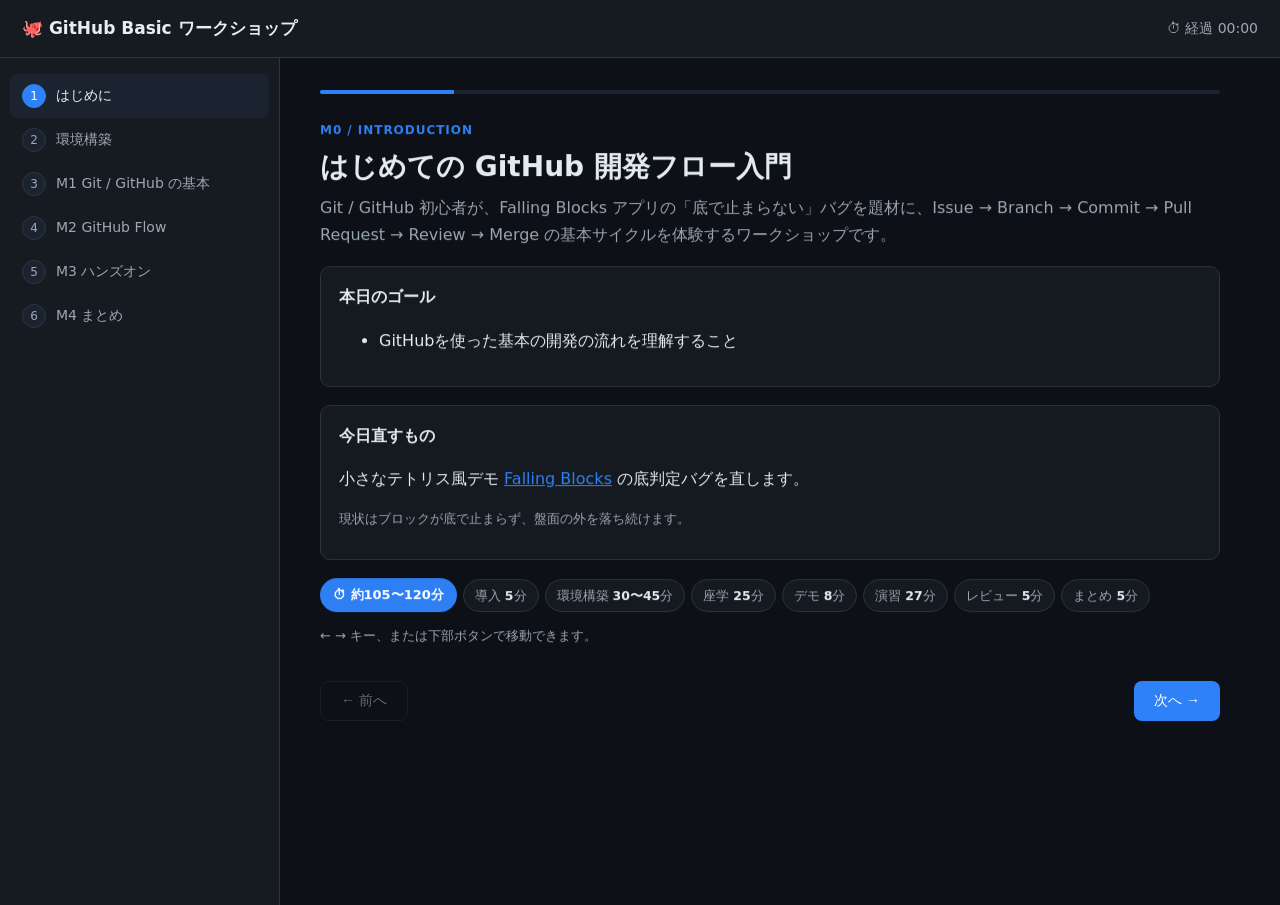
==== index.html @ c8539704 "スライド最終調整とGitHub Pages公開用ルートページを追加 - 環境構築セクション・コピーボタン等スライド最終版を反映 - ルート index.html（handsonへリダイレクト）と .n" ====
<!doctype html>
<html lang="ja">
<head>
<meta charset="utf-8">
<meta name="viewport" content="width=device-width, initial-scale=1">
<title>GitHub Basic ワークショップ</title>
<meta http-equiv="refresh" content="0; url=./handson/index.html">
<link rel="canonical" href="./handson/index.html">
<style>
  body { font-family: system-ui, -apple-system, "Segoe UI", "Hiragino Kaku Gothic ProN", Meiryo, sans-serif;
         background: #0d1117; color: #e6edf3; display: grid; place-items: center; min-height: 100vh; margin: 0; }
  .card { text-align: center; padding: 2rem 2.5rem; }
  h1 { font-size: 1.4rem; margin: 0 0 0.75rem; }
  a { color: #58a6ff; }
</style>
</head>
<body>
  <div class="card">
    <h1>🐙 GitHub Basic ワークショップ</h1>
    <p>ワークショップページへ移動します…</p>
    <p>自動で移動しない場合は <a href="./handson/index.html">こちらをクリック</a> してください。</p>
  </div>
</body>
</html>
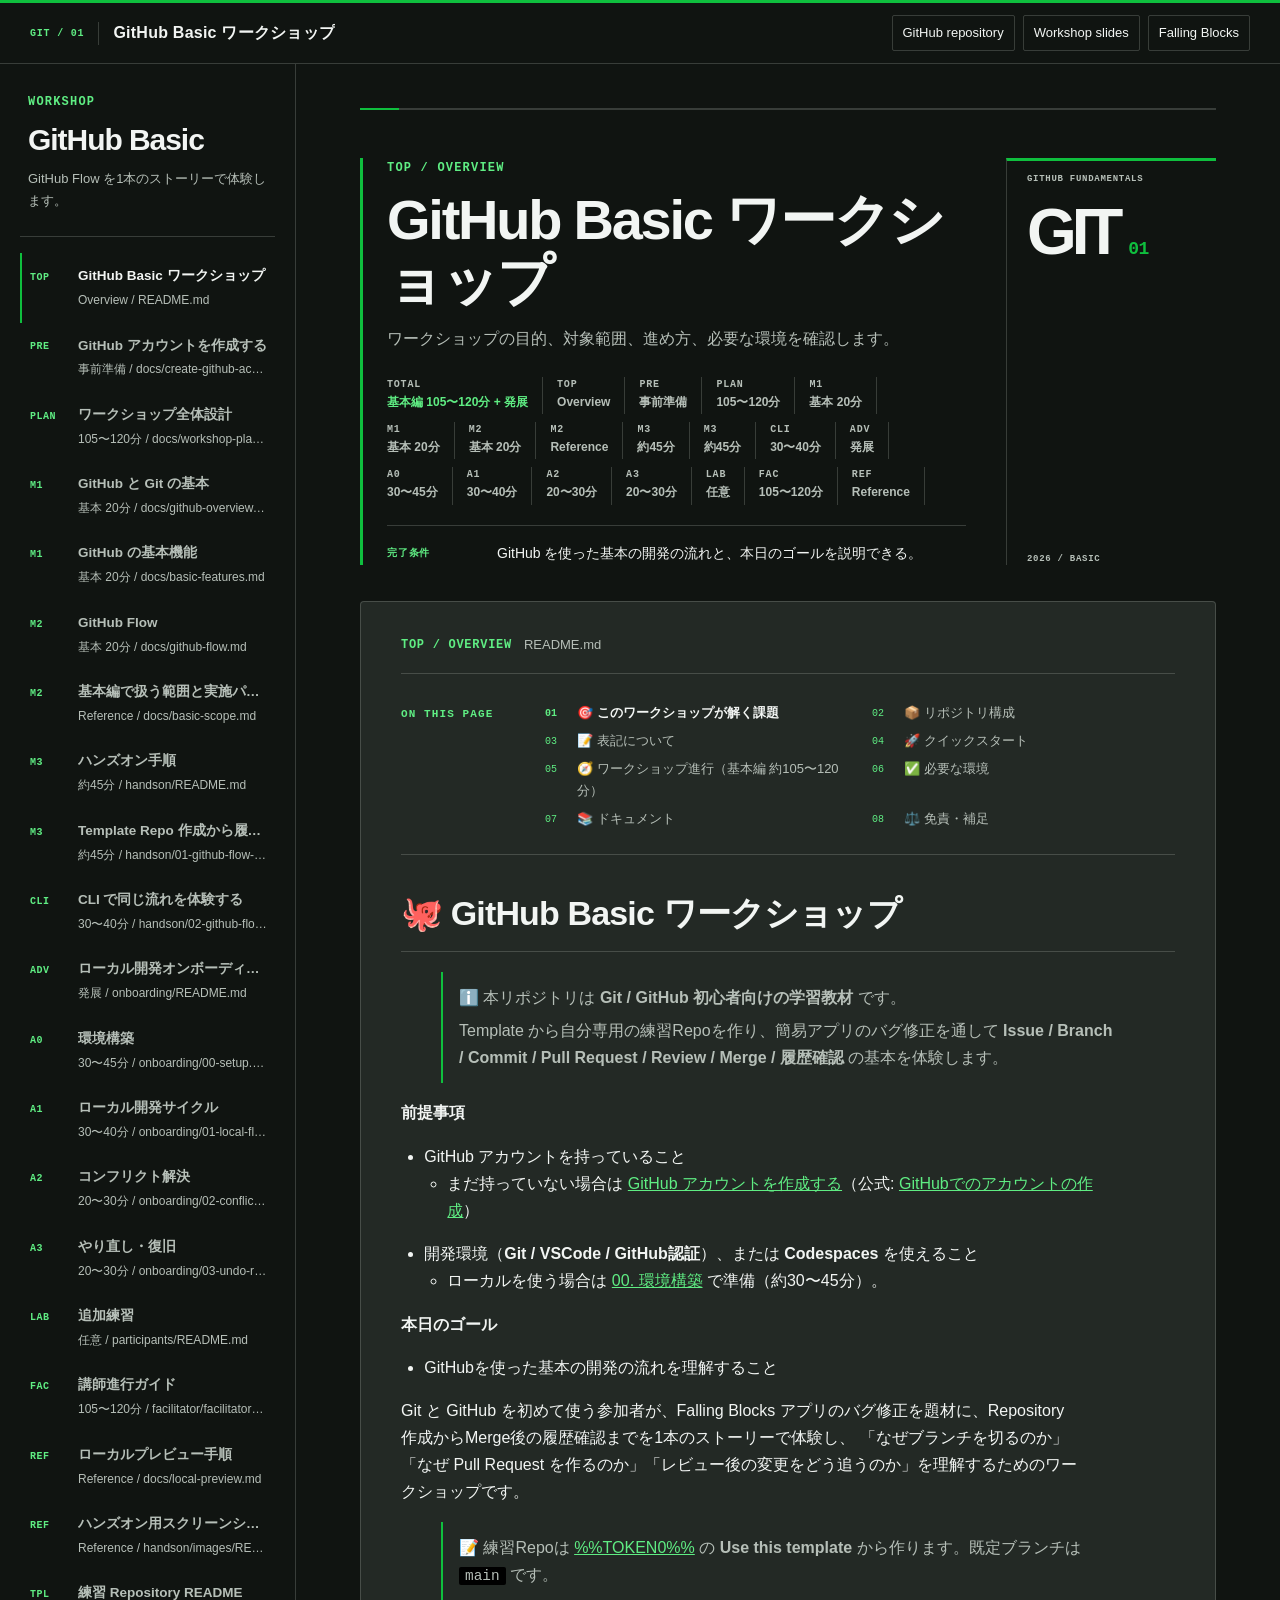
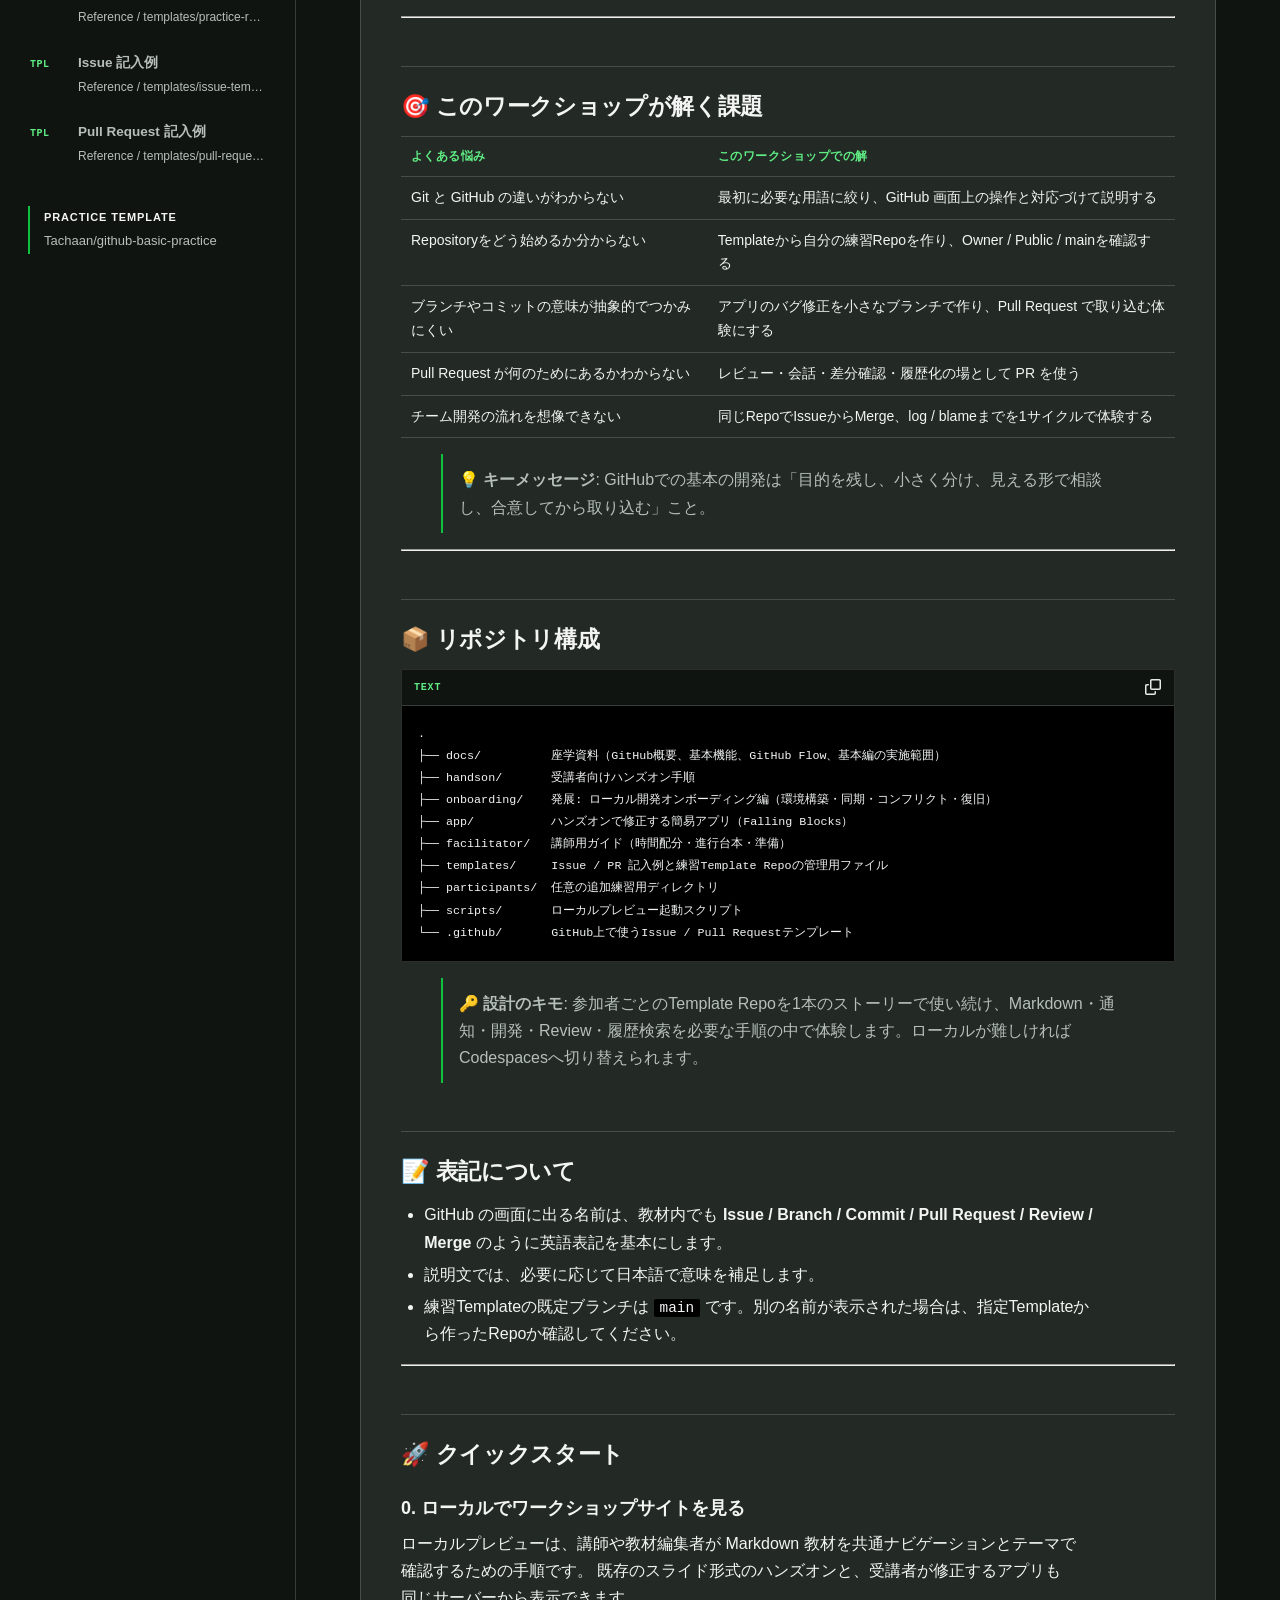
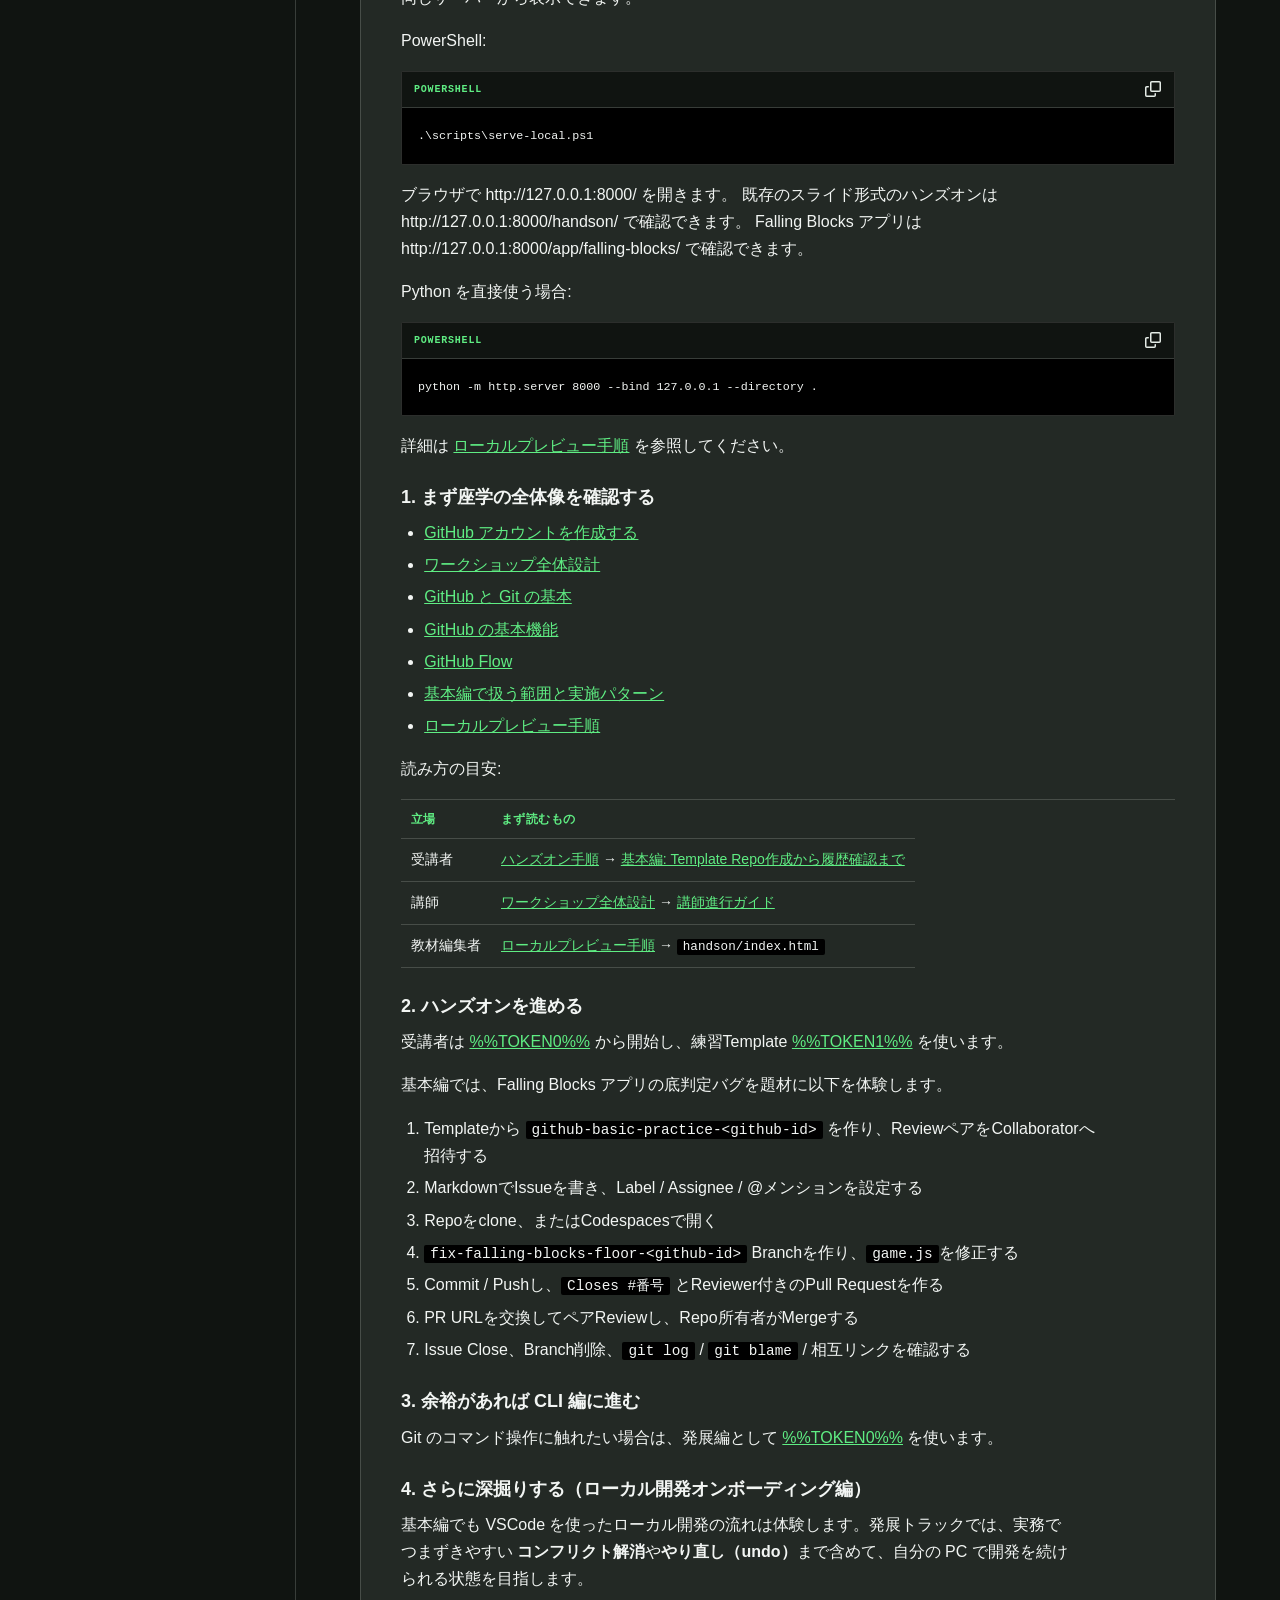
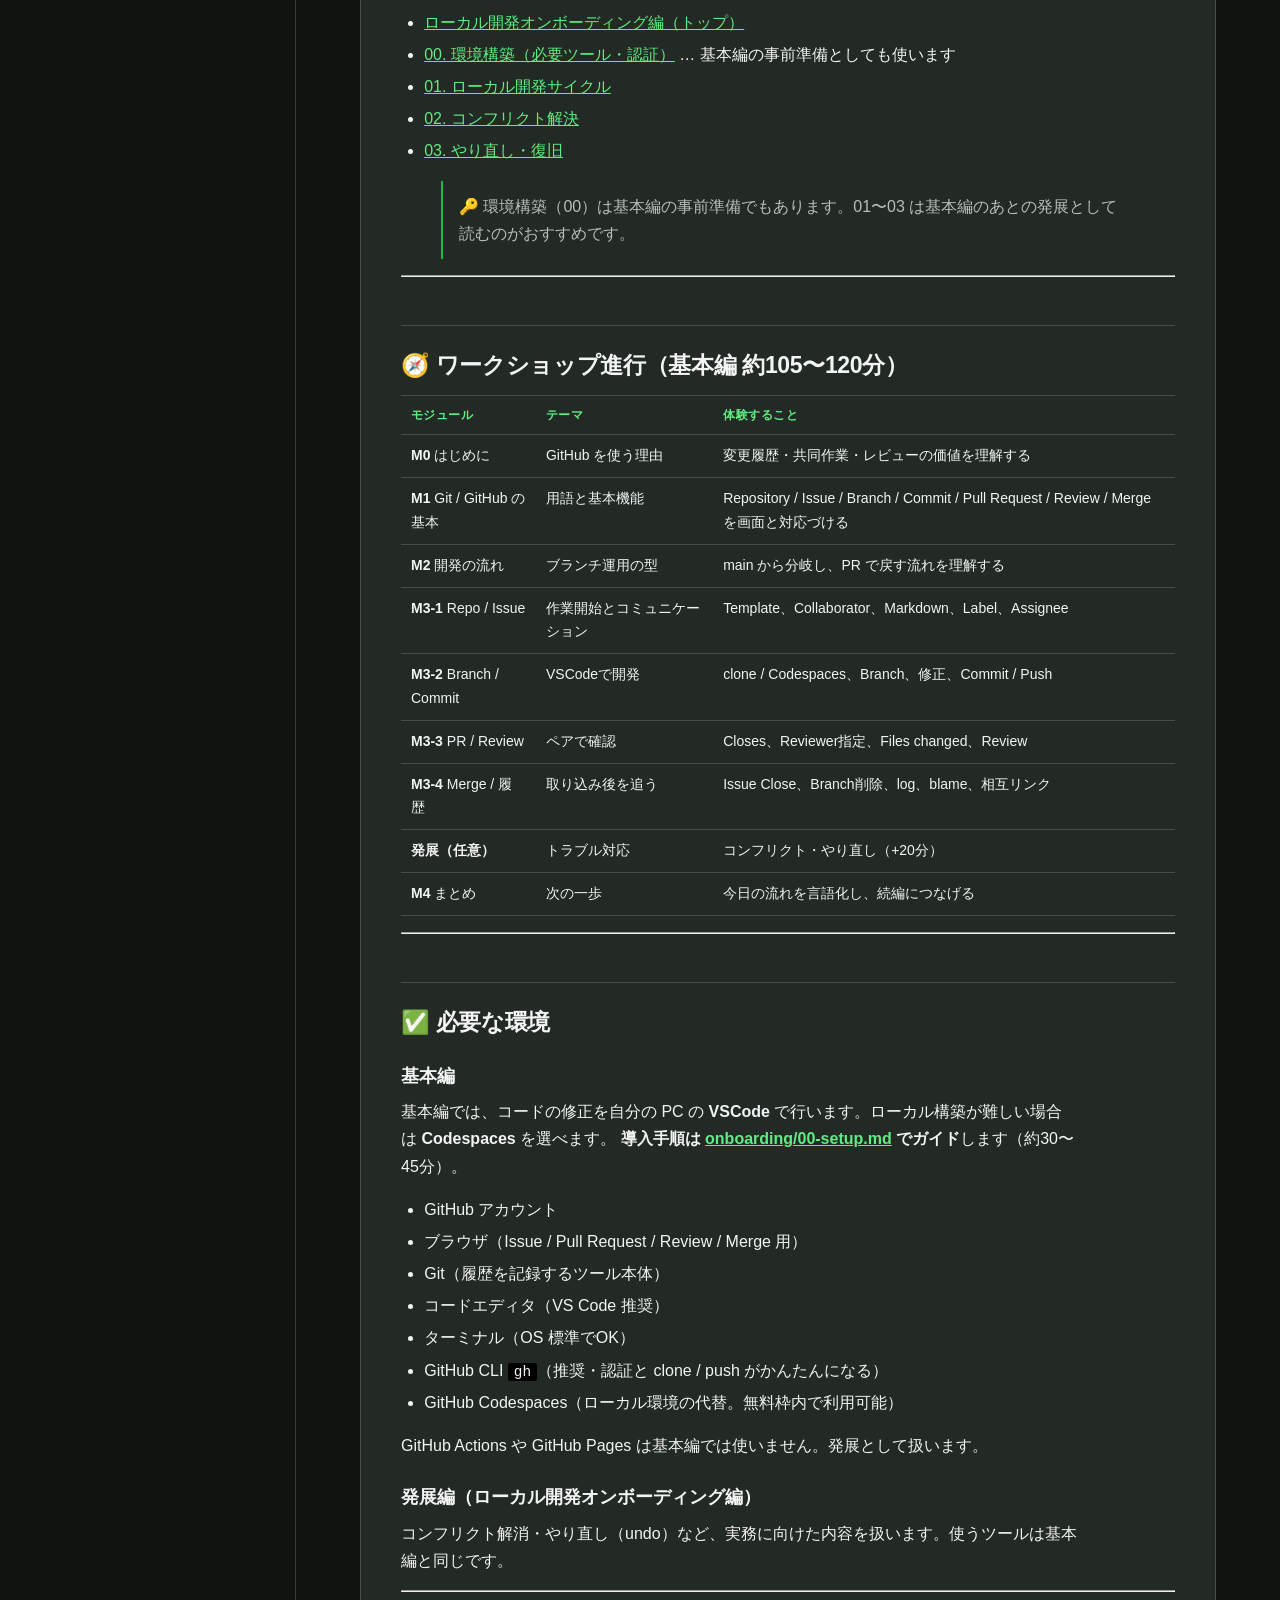
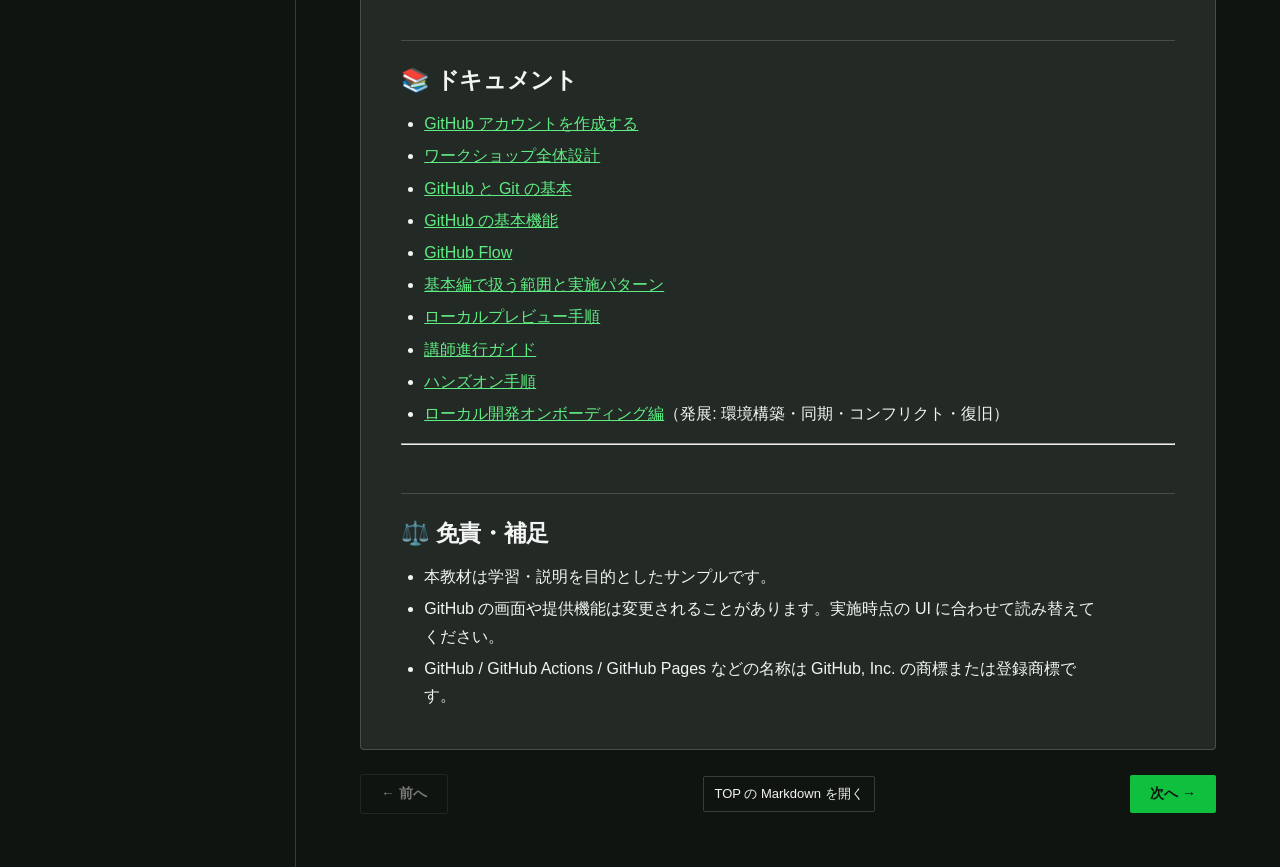
==== commit c2df9690: "Apply shared workshop site style Co-authored-by: Copilot App <223556219+Copilot@users.noreply.github" ====
--- a/index.html
+++ b/index.html
@@ -4,21 +4,71 @@
 <meta charset="utf-8">
 <meta name="viewport" content="width=device-width, initial-scale=1">
 <title>GitHub Basic ワークショップ</title>
-<meta http-equiv="refresh" content="0; url=./handson/index.html">
-<link rel="canonical" href="./handson/index.html">
-<style>
-  body { font-family: system-ui, -apple-system, "Segoe UI", "Hiragino Kaku Gothic ProN", Meiryo, sans-serif;
-         background: #0d1117; color: #e6edf3; display: grid; place-items: center; min-height: 100vh; margin: 0; }
-  .card { text-align: center; padding: 2rem 2.5rem; }
-  h1 { font-size: 1.4rem; margin: 0 0 0.75rem; }
-  a { color: #58a6ff; }
-</style>
+<meta name="description" content="Git / GitHub 初心者が、Issue、Branch、Commit、Pull Request、Review、Merge の基本フローを体験するワークショップです。">
+<link rel="stylesheet" href="assets/site.css?v=1">
+<script src="assets/site.config.js?v=1" defer></script>
+<script src="assets/site.js?v=1" defer></script>
 </head>
 <body>
-  <div class="card">
-    <h1>🐙 GitHub Basic ワークショップ</h1>
-    <p>ワークショップページへ移動します…</p>
-    <p>自動で移動しない場合は <a href="./handson/index.html">こちらをクリック</a> してください。</p>
-  </div>
+<header class="topbar">
+  <a class="brand" id="brand" href="#README.md" aria-label="Workshop ホーム">
+    <span class="brand-code" id="brand-code">GIT / 01</span>
+    <span id="brand-name">GitHub Basic ワークショップ</span>
+  </a>
+  <div class="topbar-actions" id="topbar-actions" aria-label="関連リンク"></div>
+</header>
+
+<div class="layout">
+  <nav class="steps" aria-label="Workshop ページ">
+    <div class="nav-heading">
+      <p class="eyebrow" id="nav-eyebrow">Workshop</p>
+      <h1 id="nav-title">GitHub Basic</h1>
+      <p id="nav-description">GitHub Flow を1本のストーリーで体験します。</p>
+    </div>
+    <ol id="agenda-nav"></ol>
+    <div class="side-card">
+      <b id="side-card-label">Practice template</b>
+      <span id="side-card-value">Tachaan/github-basic-practice</span>
+    </div>
+  </nav>
+
+  <main>
+    <div class="progress" aria-hidden="true"><div id="progress-bar"></div></div>
+
+    <section class="hero" aria-labelledby="page-title">
+      <div class="hero-copy">
+        <p class="eyebrow" id="page-label">Overview</p>
+        <h2 id="page-title">GitHub Basic ワークショップ</h2>
+        <p class="lead" id="page-summary">GitHub を使った基本の開発の流れを学びます。</p>
+      </div>
+      <div class="hero-signature" id="hero-signature">
+        <span class="hero-signature-label" id="hero-signature-label">GitHub Fundamentals</span>
+        <div class="hero-signature-code">
+          <strong id="hero-signature-code">GIT</strong>
+          <b id="hero-signature-sequence">01</b>
+        </div>
+        <span class="hero-signature-edition" id="hero-signature-edition">2026 / Basic</span>
+      </div>
+      <div class="timeline" id="timeline" aria-label="ページ構成"></div>
+      <div class="completion" id="page-completion" hidden>
+        <span>完了条件</span>
+        <p id="page-completion-text"></p>
+      </div>
+    </section>
+
+    <article class="markdown-panel" id="doc-content" aria-live="polite" aria-busy="true">
+      <div class="loading-card">
+        <b>ページを読み込んでいます...</b>
+        <span>Markdown ファイルを取得して、ブラウザ表示用に整形します。</span>
+      </div>
+    </article>
+
+    <div class="nav-btns" aria-label="ページ移動">
+      <button class="nav ghost" id="prev" type="button">← 前へ</button>
+      <a class="source-link" id="source-link" href="README.md">Markdown を直接開く</a>
+      <button class="nav" id="next" type="button">次へ →</button>
+    </div>
+  </main>
+</div>
 </body>
 </html>
--- a/assets/site.css
+++ b/assets/site.css
@@ -0,0 +1,1060 @@
+:root {
+  --green1: #bfffd1;
+  --green2: #8ce2a9;
+  --green3: #5fed83;
+  --green4: #0fbf3e;
+  --green5: #0e6836;
+  --green6: #0a241b;
+  --white: #fff;
+  --gray1: #f2f5f3;
+  --gray2: #e4ebe6;
+  --gray3: #b6bfb8;
+  --gray4: #909692;
+  --gray5: #232925;
+  --gray6: #101411;
+  --black: #000;
+  --bg: var(--gray6);
+  --panel: var(--gray5);
+  --panel2: var(--green6);
+  --panel3: rgba(95, 237, 131, .1);
+  --border: rgba(182, 191, 184, .24);
+  --lightbox-overlay: rgba(0, 0, 0, .92);
+  --text: var(--gray1);
+  --muted: var(--gray3);
+  --accent: var(--green4);
+  --accent2: var(--green3);
+  --accent-hover: var(--green1);
+  --accent-contrast: var(--gray6);
+  --radius: 4px;
+}
+
+* {
+  box-sizing: border-box;
+}
+
+html {
+  scroll-behavior: smooth;
+}
+
+body {
+  background: var(--bg);
+  color: var(--text);
+  font-family: "Segoe UI", Aptos, Calibri, "Yu Gothic UI", "Hiragino Kaku Gothic ProN", Meiryo, sans-serif;
+  line-height: 1.7;
+  margin: 0;
+}
+
+a {
+  color: var(--accent2);
+}
+
+a:hover {
+  color: var(--accent-hover);
+}
+
+.topbar {
+  align-items: center;
+  background: var(--bg);
+  border-bottom: 1px solid var(--border);
+  border-top: 3px solid var(--accent);
+  display: flex;
+  gap: 18px;
+  min-height: 64px;
+  padding: 12px 30px;
+  position: sticky;
+  top: 0;
+  z-index: 20;
+}
+
+.brand {
+  align-items: center;
+  color: var(--text);
+  display: inline-flex;
+  font-size: 16px;
+  font-weight: 700;
+  letter-spacing: .015em;
+  min-width: 0;
+  text-decoration: none;
+}
+
+.brand-code {
+  border-right: 1px solid var(--border);
+  color: var(--accent2);
+  flex: 0 0 auto;
+  font-family: "Cascadia Code", Consolas, "Courier New", monospace;
+  font-size: 10px;
+  letter-spacing: .08em;
+  margin-right: 14px;
+  padding: 3px 14px 3px 0;
+  text-transform: uppercase;
+}
+
+.brand-code[hidden],
+.hero-signature[hidden],
+.completion[hidden],
+.figure-lightbox[hidden] {
+  display: none;
+}
+
+#brand-name {
+  overflow: hidden;
+  text-overflow: ellipsis;
+  white-space: nowrap;
+}
+
+.topbar-actions {
+  display: flex;
+  flex-wrap: wrap;
+  gap: 8px;
+  margin-left: auto;
+}
+
+.topbar-actions a,
+.source-link {
+  align-items: center;
+  border: 1px solid var(--border);
+  border-radius: 2px;
+  color: var(--text);
+  display: inline-flex;
+  font-size: 13px;
+  gap: 6px;
+  padding: 6px 10px;
+  text-decoration: none;
+}
+
+.topbar-actions a:hover,
+.source-link:hover {
+  background: var(--panel3);
+  border-color: var(--accent);
+}
+
+.layout {
+  display: grid;
+  grid-template-columns: 296px minmax(0, 1fr);
+  min-height: calc(100vh - 64px);
+}
+
+.steps {
+  background: var(--bg);
+  border-right: 1px solid var(--border);
+  padding: 28px 20px;
+}
+
+.nav-heading {
+  border-bottom: 1px solid var(--border);
+  margin: 0 0 16px;
+  padding: 0 8px 24px;
+}
+
+.nav-heading h1 {
+  font-size: 30px;
+  letter-spacing: -.035em;
+  line-height: 1.05;
+  margin: 0 0 12px;
+}
+
+.nav-heading p:last-child,
+.side-card span {
+  color: var(--muted);
+  display: block;
+  font-size: 13px;
+  margin: 0;
+}
+
+.steps ol {
+  counter-reset: step;
+  display: grid;
+  gap: 0;
+  list-style: none;
+  margin: 0;
+  padding: 0;
+}
+
+.steps li {
+  min-width: 0;
+}
+
+.steps a {
+  align-items: flex-start;
+  border-left: 2px solid transparent;
+  color: var(--muted);
+  display: grid;
+  gap: 2px 10px;
+  grid-template-columns: 38px minmax(0, 1fr);
+  padding: 12px 8px;
+  text-decoration: none;
+}
+
+.steps a::before {
+  align-self: center;
+  color: var(--accent2);
+  content: attr(data-label);
+  font-family: "Cascadia Code", Consolas, monospace;
+  font-size: 10px;
+  font-weight: 800;
+  letter-spacing: .05em;
+  padding-top: 2px;
+}
+
+.steps a.active {
+  border-left-color: var(--accent);
+  color: var(--text);
+}
+
+.steps a.done::before {
+  color: var(--green2);
+}
+
+.nav-title {
+  font-size: 13.5px;
+  font-weight: 700;
+  overflow: hidden;
+  text-overflow: ellipsis;
+  white-space: nowrap;
+}
+
+.nav-meta {
+  color: var(--muted);
+  font-size: 12px;
+  grid-column: 2;
+  overflow: hidden;
+  text-overflow: ellipsis;
+  white-space: nowrap;
+}
+
+.side-card {
+  border-left: 2px solid var(--accent);
+  margin: 28px 8px 0;
+  padding: 2px 0 2px 14px;
+}
+
+.side-card b {
+  display: block;
+  font-size: 11px;
+  letter-spacing: .08em;
+  margin-bottom: 3px;
+  text-transform: uppercase;
+}
+
+main {
+  max-width: 1180px;
+  min-width: 0;
+  padding: 44px 64px 56px;
+  width: 100%;
+}
+
+.progress {
+  background: var(--border);
+  height: 2px;
+  margin-bottom: 48px;
+  overflow: hidden;
+}
+
+.progress > div {
+  background: var(--accent);
+  height: 100%;
+  transition: width .25s ease;
+  width: 0;
+}
+
+.hero {
+  border-left: 3px solid var(--accent);
+  column-gap: 40px;
+  display: grid;
+  grid-template-columns: minmax(0, 1fr) 210px;
+  margin-bottom: 36px;
+  padding-left: 24px;
+}
+
+.hero.without-identity {
+  grid-template-columns: minmax(0, 1fr);
+}
+
+.hero-copy {
+  min-width: 0;
+}
+
+.hero-signature {
+  border-left: 1px solid var(--border);
+  border-top: 3px solid var(--accent);
+  display: grid;
+  grid-column: 2;
+  grid-row: 1 / span 3;
+  grid-template-rows: auto 1fr auto;
+  min-height: 174px;
+  padding: 12px 0 0 20px;
+}
+
+.hero-signature-label,
+.hero-signature-edition {
+  color: var(--muted);
+  font-family: "Cascadia Code", Consolas, monospace;
+  font-size: 9px;
+  font-weight: 600;
+  letter-spacing: .08em;
+  line-height: 1.4;
+  text-transform: uppercase;
+}
+
+.hero-signature-code {
+  align-items: baseline;
+  display: flex;
+  gap: 10px;
+  margin: 22px 0 18px;
+}
+
+.hero-signature-code strong {
+  color: var(--text);
+  font-size: 64px;
+  font-weight: 760;
+  letter-spacing: -.08em;
+  line-height: .78;
+}
+
+.hero-signature-code b {
+  color: var(--accent);
+  font-family: "Cascadia Code", Consolas, monospace;
+  font-size: 18px;
+  letter-spacing: -.04em;
+}
+
+.eyebrow {
+  color: var(--accent2);
+  font-family: "Cascadia Code", Consolas, monospace;
+  font-size: 12px;
+  font-weight: 700;
+  letter-spacing: .1em;
+  margin: 0 0 12px;
+  text-transform: uppercase;
+}
+
+h2 {
+  font-size: clamp(36px, 5vw, 56px);
+  letter-spacing: -.04em;
+  line-height: 1.08;
+  margin: 0 0 14px;
+}
+
+.lead {
+  color: var(--muted);
+  font-size: 16px;
+  margin: 0;
+  max-width: 720px;
+}
+
+.timeline {
+  align-items: center;
+  display: flex;
+  flex-wrap: wrap;
+  gap: 0;
+  grid-column: 1;
+  margin: 24px 0 0;
+  max-height: 132px;
+  overflow: auto;
+}
+
+.tl-total,
+.tl-item {
+  align-items: flex-start;
+  border-right: 1px solid var(--border);
+  display: inline-flex;
+  flex-direction: column;
+  font-size: 12px;
+  gap: 1px;
+  margin: 0 14px 8px 0;
+  padding: 2px 14px 2px 0;
+  white-space: nowrap;
+}
+
+.tl-total {
+  color: var(--accent2);
+  font-weight: 700;
+}
+
+.tl-item {
+  color: var(--muted);
+}
+
+.tl-total small,
+.tl-item small {
+  color: var(--muted);
+  font-family: "Cascadia Code", Consolas, monospace;
+  font-size: 10px;
+  font-weight: 600;
+  letter-spacing: .08em;
+  line-height: 1.2;
+  text-transform: uppercase;
+}
+
+.completion {
+  border-top: 1px solid var(--border);
+  display: grid;
+  gap: 18px;
+  grid-column: 1;
+  grid-template-columns: 92px minmax(0, 1fr);
+  margin-top: 16px;
+  max-width: 720px;
+  padding-top: 16px;
+}
+
+.completion span {
+  color: var(--accent2);
+  font-family: "Cascadia Code", Consolas, monospace;
+  font-size: 10px;
+  font-weight: 700;
+  letter-spacing: .08em;
+  padding-top: 3px;
+  text-transform: uppercase;
+}
+
+.completion p {
+  font-size: 14px;
+  margin: 0;
+}
+
+.markdown-panel {
+  background: var(--panel);
+  border: 1px solid var(--border);
+  border-radius: var(--radius);
+  min-height: 340px;
+  padding: 32px 40px 40px;
+}
+
+.doc-meta {
+  align-items: center;
+  border-bottom: 1px solid var(--border);
+  display: flex;
+  flex-wrap: wrap;
+  gap: 8px 12px;
+  margin-bottom: 28px;
+  padding-bottom: 16px;
+}
+
+.doc-meta b {
+  color: var(--accent2);
+  font-family: "Cascadia Code", Consolas, monospace;
+  font-size: 12px;
+  letter-spacing: .06em;
+  text-transform: uppercase;
+}
+
+.doc-meta span,
+.loading-card span,
+.empty-state p {
+  color: var(--muted);
+  font-size: 13px;
+}
+
+.loading-card,
+.empty-state {
+  background: var(--panel);
+  border: 1px solid var(--border);
+  border-radius: var(--radius);
+  padding: 22px;
+}
+
+.page-toc {
+  border-bottom: 1px solid var(--border);
+  display: grid;
+  gap: 24px;
+  grid-template-columns: 120px minmax(0, 1fr);
+  margin: 0 0 36px;
+  padding: 0 0 24px;
+}
+
+.page-toc-title {
+  color: var(--accent2);
+  font-family: "Cascadia Code", Consolas, monospace;
+  font-size: 11px;
+  font-weight: 700;
+  letter-spacing: .1em;
+  margin: 3px 0 0;
+  text-transform: uppercase;
+}
+
+.page-toc ol {
+  counter-reset: toc;
+  display: grid;
+  gap: 6px 24px;
+  grid-template-columns: repeat(2, minmax(0, 1fr));
+  list-style: none;
+  margin: 0;
+  padding: 0;
+}
+
+.page-toc li {
+  counter-increment: toc;
+  min-width: 0;
+}
+
+.page-toc a {
+  color: var(--muted);
+  display: grid;
+  font-size: 13px;
+  gap: 8px;
+  grid-template-columns: 24px minmax(0, 1fr);
+  text-decoration: none;
+  transition: color .14s ease;
+}
+
+.page-toc a::before {
+  color: var(--accent2);
+  content: counter(toc, decimal-leading-zero);
+  font-family: "Cascadia Code", Consolas, monospace;
+  font-size: 10px;
+  padding-top: 3px;
+}
+
+.page-toc a:hover,
+.page-toc a.active {
+  color: var(--text);
+}
+
+.page-toc a.active {
+  font-weight: 700;
+}
+
+.markdown-body {
+  overflow-wrap: anywhere;
+}
+
+.markdown-body p,
+.markdown-body li {
+  max-width: 76ch;
+}
+
+.markdown-body > :first-child {
+  margin-top: 0;
+}
+
+.markdown-body > :last-child {
+  margin-bottom: 0;
+}
+
+.markdown-body h1,
+.markdown-body h2,
+.markdown-body h3,
+.markdown-body h4,
+.markdown-body h5,
+.markdown-body h6 {
+  color: var(--text);
+  line-height: 1.35;
+}
+
+.markdown-body h1 {
+  border-bottom: 1px solid var(--border);
+  font-size: 34px;
+  letter-spacing: -.025em;
+  margin: 0 0 20px;
+  padding-bottom: 14px;
+}
+
+.markdown-body h2 {
+  border-top: 1px solid var(--border);
+  font-size: 23px;
+  letter-spacing: -.015em;
+  margin: 48px 0 14px;
+  padding-top: 24px;
+  scroll-margin-top: 84px;
+}
+
+.markdown-body h3 {
+  font-size: 18px;
+  margin: 26px 0 10px;
+}
+
+.markdown-body h4,
+.markdown-body h5,
+.markdown-body h6 {
+  font-size: 16px;
+  margin: 20px 0 8px;
+}
+
+.markdown-body p,
+.markdown-body ul,
+.markdown-body ol,
+.markdown-body blockquote,
+.markdown-body table,
+.markdown-body pre,
+.markdown-body .code-block {
+  margin-bottom: 16px;
+  margin-top: 0;
+}
+
+.markdown-body ul,
+.markdown-body ol {
+  padding-left: 1.45rem;
+}
+
+.markdown-body li + li {
+  margin-top: 5px;
+}
+
+.markdown-body blockquote {
+  border-left: 2px solid var(--accent);
+  color: var(--muted);
+  padding: 12px 16px;
+}
+
+.markdown-body blockquote p {
+  margin: 0 0 6px;
+}
+
+.markdown-body blockquote p:last-child {
+  margin-bottom: 0;
+}
+
+.task-list-item {
+  list-style: none;
+}
+
+.task-list-item input {
+  accent-color: var(--accent);
+  margin: 0 .55rem 0 -1.35rem;
+}
+
+.markdown-body figure {
+  background: var(--gray1);
+  border: 1px solid var(--border);
+  border-radius: 2px;
+  margin: 28px 0 36px;
+  max-width: 100%;
+  overflow: hidden;
+}
+
+.markdown-body figure img {
+  display: block;
+  height: auto;
+  width: 100%;
+}
+
+.markdown-body figcaption,
+.figure-lightbox figcaption {
+  background: var(--bg);
+  border-top: 1px solid var(--border);
+  color: var(--muted);
+  display: grid;
+  font-family: "Cascadia Code", Consolas, monospace;
+  font-size: 11px;
+  gap: 12px;
+  grid-template-columns: 78px minmax(0, 1fr);
+  letter-spacing: .02em;
+  padding: 9px 12px;
+}
+
+.figure-label {
+  color: var(--accent2);
+  font-weight: 700;
+  letter-spacing: .06em;
+  text-transform: uppercase;
+}
+
+.zoomable-figure {
+  cursor: zoom-in;
+  transition: opacity .14s ease;
+}
+
+.zoomable-figure:hover {
+  opacity: .94;
+}
+
+code,
+pre {
+  font-family: "Cascadia Code", Consolas, monospace;
+}
+
+code {
+  background: var(--black);
+  border-radius: 2px;
+  font-size: 90%;
+  padding: 1px 6px;
+}
+
+pre {
+  background: var(--black);
+  border: 1px solid var(--border);
+  border-radius: 2px;
+  font-size: 13px;
+  overflow-x: auto;
+  padding: 15px 16px;
+  position: relative;
+}
+
+pre code {
+  background: none;
+  padding: 0;
+}
+
+.code-block {
+  background: var(--black);
+  border: 1px solid var(--border);
+  border-radius: 2px;
+  overflow: hidden;
+}
+
+.code-block-header {
+  align-items: center;
+  background: var(--bg);
+  border-bottom: 1px solid var(--border);
+  display: flex;
+  min-height: 36px;
+  padding: 0 7px 0 12px;
+}
+
+.code-language {
+  color: var(--accent2);
+  font-family: "Cascadia Code", Consolas, monospace;
+  font-size: 10px;
+  font-weight: 700;
+  letter-spacing: .08em;
+  text-transform: uppercase;
+}
+
+.code-filename {
+  color: var(--muted);
+  font-family: "Cascadia Code", Consolas, monospace;
+  font-size: 11px;
+  margin-left: 12px;
+  overflow: hidden;
+  text-overflow: ellipsis;
+  white-space: nowrap;
+}
+
+.code-block-tools {
+  display: flex;
+  margin-left: auto;
+}
+
+.code-block pre {
+  border: 0;
+  border-radius: 0;
+  margin: 0;
+  padding: 17px 16px;
+}
+
+table {
+  border-collapse: collapse;
+  border-top: 1px solid var(--border);
+  display: block;
+  font-size: 14px;
+  overflow-x: auto;
+  width: 100%;
+}
+
+th,
+td {
+  border: 0;
+  border-bottom: 1px solid var(--border);
+  padding: 9px 10px;
+  text-align: left;
+  vertical-align: top;
+}
+
+th {
+  color: var(--accent2);
+  font-size: 12px;
+  letter-spacing: .04em;
+}
+
+.nav-btns {
+  align-items: center;
+  display: flex;
+  gap: 12px;
+  justify-content: space-between;
+  margin-top: 24px;
+}
+
+button.nav {
+  background: var(--accent);
+  border: 0;
+  border-radius: 2px;
+  color: var(--accent-contrast);
+  cursor: pointer;
+  font-size: 14px;
+  font-weight: 700;
+  padding: 10px 20px;
+}
+
+button.nav.ghost {
+  background: transparent;
+  border: 1px solid var(--border);
+  color: var(--text);
+}
+
+button.nav:disabled {
+  cursor: not-allowed;
+  opacity: .45;
+}
+
+.copy-btn {
+  align-items: center;
+  background: transparent;
+  border: 1px solid transparent;
+  border-radius: 2px;
+  color: var(--gray2);
+  cursor: pointer;
+  display: inline-flex;
+  height: 28px;
+  justify-content: center;
+  padding: 0;
+  width: 28px;
+}
+
+.copy-btn:hover {
+  background: var(--panel3);
+  border-color: var(--border);
+}
+
+.copy-btn.copied {
+  background: var(--green5);
+  border-color: var(--accent);
+  color: var(--white);
+}
+
+.copy-btn svg {
+  display: block;
+  height: 16px;
+  width: 16px;
+}
+
+.steps a:focus-visible,
+.topbar-actions a:focus-visible,
+.source-link:focus-visible,
+.page-toc a:focus-visible,
+button.nav:focus-visible,
+.copy-btn:focus-visible,
+.zoomable-figure:focus-visible,
+.figure-lightbox-close:focus-visible {
+  outline: 2px solid var(--accent);
+  outline-offset: 2px;
+}
+
+body.lightbox-open {
+  overflow: hidden;
+}
+
+.figure-lightbox {
+  align-items: center;
+  animation: lightbox-enter .14s ease-out;
+  background: var(--lightbox-overlay);
+  display: grid;
+  inset: 0;
+  justify-items: center;
+  padding: 32px;
+  position: fixed;
+  z-index: 100;
+}
+
+.figure-lightbox-close {
+  align-self: start;
+  background: var(--bg);
+  border: 1px solid var(--border);
+  border-radius: 2px;
+  color: var(--text);
+  cursor: pointer;
+  font-size: 13px;
+  justify-self: end;
+  padding: 7px 12px;
+  position: absolute;
+  right: 24px;
+  top: 24px;
+}
+
+.figure-lightbox figure {
+  display: grid;
+  margin: 0;
+  max-height: calc(100vh - 96px);
+  max-width: min(1200px, calc(100vw - 64px));
+}
+
+.figure-lightbox img {
+  background: var(--gray1);
+  display: block;
+  max-height: calc(100vh - 150px);
+  max-width: 100%;
+  object-fit: contain;
+}
+
+@keyframes lightbox-enter {
+  from { opacity: 0; }
+  to { opacity: 1; }
+}
+
+@media (max-width: 1180px) {
+  .hero {
+    grid-template-columns: minmax(0, 1fr);
+  }
+
+  .hero-signature {
+    align-items: end;
+    border-left: 0;
+    border-top-width: 1px;
+    gap: 20px;
+    grid-column: 1;
+    grid-row: auto;
+    grid-template-columns: minmax(0, 1fr) auto auto;
+    grid-template-rows: auto;
+    margin-top: 28px;
+    min-height: 0;
+    padding: 14px 0 0;
+  }
+
+  .hero-signature-code {
+    margin: 0;
+  }
+
+  .hero-signature-code strong {
+    font-size: 42px;
+  }
+}
+
+@media (max-width: 900px) {
+  .layout {
+    display: block;
+  }
+
+  .steps {
+    border-bottom: 1px solid var(--border);
+    border-right: 0;
+    padding: 12px 16px;
+    position: sticky;
+    top: 64px;
+    z-index: 15;
+  }
+
+  .nav-heading,
+  .side-card {
+    display: none;
+  }
+
+  .steps ol {
+    display: flex;
+    gap: 6px;
+    overflow-x: auto;
+  }
+
+  .steps li {
+    flex: 0 0 auto;
+  }
+
+  .steps a {
+    grid-template-columns: 38px max-content;
+    min-width: 180px;
+  }
+
+  main {
+    padding: 32px 24px 40px;
+  }
+
+  .markdown-panel {
+    padding: 26px 24px 32px;
+  }
+}
+
+@media (max-width: 620px) {
+  .topbar {
+    align-items: flex-start;
+    flex-direction: column;
+    padding: 10px 18px;
+    position: static;
+  }
+
+  .topbar-actions {
+    margin-left: 0;
+  }
+
+  .steps {
+    position: static;
+  }
+
+  main {
+    padding: 26px 16px 36px;
+  }
+
+  .hero {
+    padding-left: 18px;
+  }
+
+  .hero-signature {
+    align-items: start;
+    gap: 8px 16px;
+    grid-template-columns: minmax(0, 1fr) auto;
+  }
+
+  .hero-signature-code {
+    grid-column: 2;
+    grid-row: 1 / span 2;
+  }
+
+  .hero-signature-edition {
+    grid-column: 1;
+  }
+
+  .hero-signature-code strong {
+    font-size: 36px;
+  }
+
+  .timeline {
+    flex-wrap: nowrap;
+    max-height: none;
+    overflow-x: auto;
+  }
+
+  .page-toc,
+  .completion {
+    gap: 12px;
+    grid-template-columns: 1fr;
+  }
+
+  .page-toc ol {
+    grid-template-columns: 1fr;
+  }
+
+  .markdown-panel {
+    padding: 22px 18px 28px;
+  }
+
+  .markdown-body figcaption {
+    gap: 3px;
+    grid-template-columns: 1fr;
+  }
+
+  .figure-lightbox {
+    padding: 16px;
+  }
+
+  .figure-lightbox-close {
+    right: 12px;
+    top: 12px;
+  }
+
+  .figure-lightbox figure {
+    max-width: calc(100vw - 32px);
+  }
+
+  .nav-btns {
+    align-items: stretch;
+    flex-direction: column;
+  }
+
+  .source-link {
+    justify-content: center;
+    order: 3;
+  }
+}
+
+@media (prefers-reduced-motion: reduce) {
+  html {
+    scroll-behavior: auto;
+  }
+
+  .progress > div,
+  .page-toc a,
+  .zoomable-figure {
+    transition: none;
+  }
+
+  .figure-lightbox {
+    animation: none;
+  }
+}
